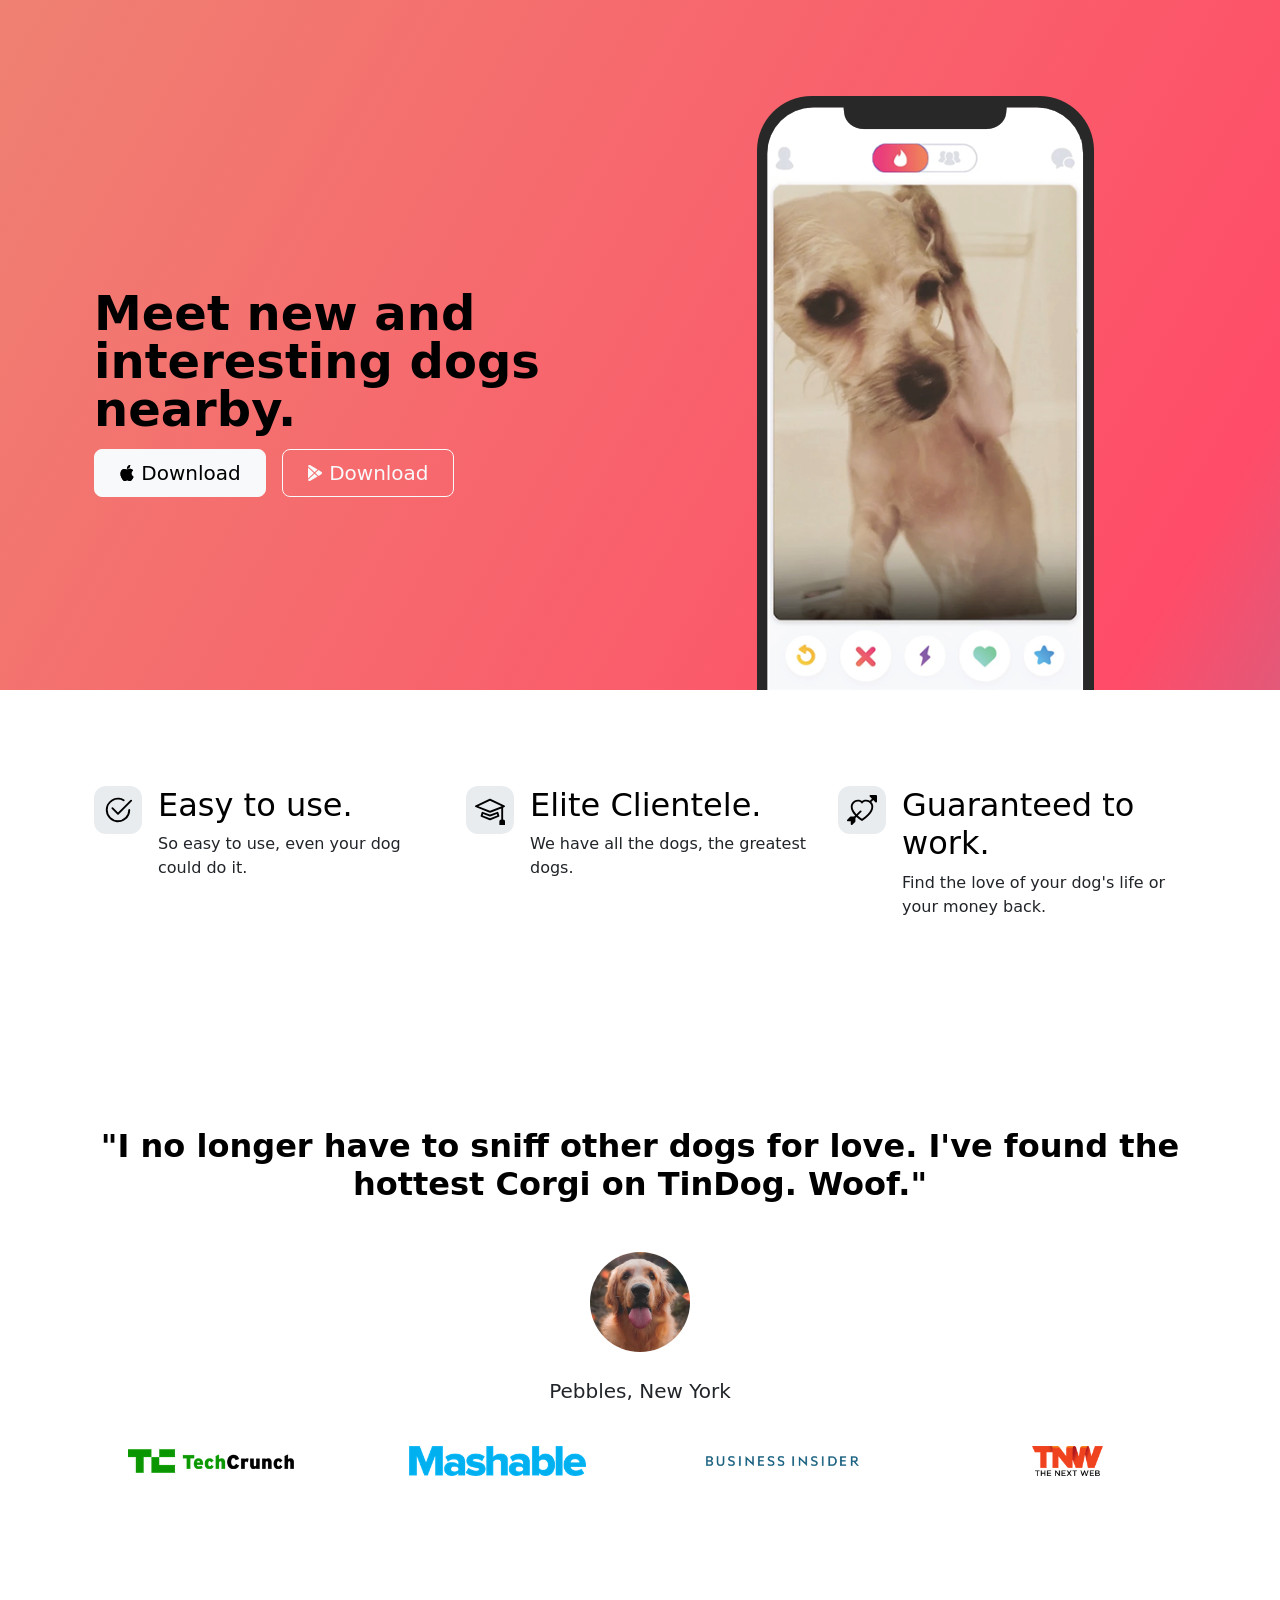
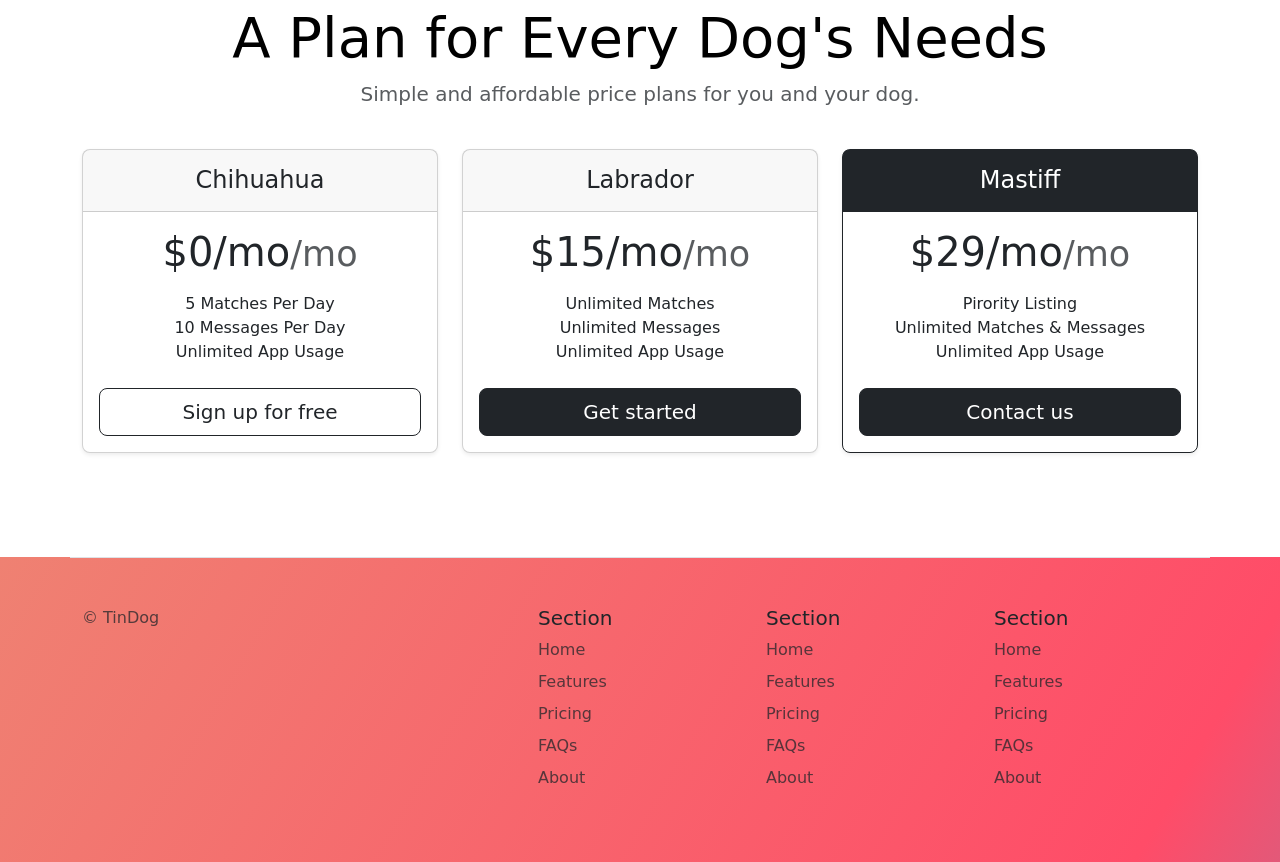
==== index.html @ 9a015211 "Add files via upload" ====
<!DOCTYPE html>
<html lang="en">

<head>
  <meta charset="UTF-8">
  <meta name="viewport" content="width=device-width, initial-scale=1.0">
  <title>TinDog</title>
  <link href="https://cdn.jsdelivr.net/npm/bootstrap@5.3.2/dist/css/bootstrap.min.css" rel="stylesheet" integrity="sha384-T3c6CoIi6uLrA9TneNEoa7RxnatzjcDSCmG1MXxSR1GAsXEV/Dwwykc2MPK8M2HN" crossorigin="anonymous">
  <link rel="stylesheet" href="./css/style.css">
</head>

<body>

  <!-- Title -->
  <section class="gradient-background" id="title">
    <div class="container col-xxl-8 px-4 pt-5">
      <div class="row flex-lg-row-reverse align-items-center g-5 pt-5">
        <div class="col-10 col-sm-8 col-lg-6">
          <img src="./images/iphone.png" class="d-block mx-lg-auto img-fluid" alt="iPhone with picture of a Dog" height="200" loading="lazy">
        </div>
        <div class="col-lg-6">
          <h1 class="display-5 fw-bold text-body-emphasis lh-1 mb-3">Meet new and interesting dogs nearby.</h1>
          <div class="d-grid gap-2 d-md-flex justify-content-md-start">
            <button type="button" class="btn btn-light btn-lg px-4 me-md-2"><svg xmlns="http://www.w3.org/2000/svg" width="16" height="16" fill="currentColor" class="bi bi-apple mb-1" viewBox="0 0 16 16">
              <path d="M11.182.008C11.148-.03 9.923.023 8.857 1.18c-1.066 1.156-.902 2.482-.878 2.516.024.034 1.52.087 2.475-1.258.955-1.345.762-2.391.728-2.43Zm3.314 11.733c-.048-.096-2.325-1.234-2.113-3.422.212-2.189 1.675-2.789 1.698-2.854.023-.065-.597-.79-1.254-1.157a3.692 3.692 0 0 0-1.563-.434c-.108-.003-.483-.095-1.254.116-.508.139-1.653.589-1.968.607-.316.018-1.256-.522-2.267-.665-.647-.125-1.333.131-1.824.328-.49.196-1.422.754-2.074 2.237-.652 1.482-.311 3.83-.067 4.56.244.729.625 1.924 1.273 2.796.576.984 1.34 1.667 1.659 1.899.319.232 1.219.386 1.843.067.502-.308 1.408-.485 1.766-.472.357.013 1.061.154 1.782.539.571.197 1.111.115 1.652-.105.541-.221 1.324-1.059 2.238-2.758.347-.79.505-1.217.473-1.282Z" />
              <path d="M11.182.008C11.148-.03 9.923.023 8.857 1.18c-1.066 1.156-.902 2.482-.878 2.516.024.034 1.52.087 2.475-1.258.955-1.345.762-2.391.728-2.43Zm3.314 11.733c-.048-.096-2.325-1.234-2.113-3.422.212-2.189 1.675-2.789 1.698-2.854.023-.065-.597-.79-1.254-1.157a3.692 3.692 0 0 0-1.563-.434c-.108-.003-.483-.095-1.254.116-.508.139-1.653.589-1.968.607-.316.018-1.256-.522-2.267-.665-.647-.125-1.333.131-1.824.328-.49.196-1.422.754-2.074 2.237-.652 1.482-.311 3.83-.067 4.56.244.729.625 1.924 1.273 2.796.576.984 1.34 1.667 1.659 1.899.319.232 1.219.386 1.843.067.502-.308 1.408-.485 1.766-.472.357.013 1.061.154 1.782.539.571.197 1.111.115 1.652-.105.541-.221 1.324-1.059 2.238-2.758.347-.79.505-1.217.473-1.282Z" />
              </svg> Download</button>
            <button type="button" class="btn btn-outline-light btn-lg px-4"><svg xmlns="http://www.w3.org/2000/svg" width="16" height="16" fill="currentColor" class="bi bi-google-play mb-1" viewBox="0 0 16 16">
              <path d="M14.222 9.374c1.037-.61 1.037-2.137 0-2.748L11.528 5.04 8.32 8l3.207 2.96 2.694-1.586Zm-3.595 2.116L7.583 8.68 1.03 14.73c.201 1.029 1.36 1.61 2.303 1.055l7.294-4.295ZM1 13.396V2.603L6.846 8 1 13.396ZM1.03 1.27l6.553 6.05 3.044-2.81L3.333.215C2.39-.341 1.231.24 1.03 1.27Z" />
              </svg> Download</button>
          </div>
        </div>
      </div>
    </div>
  </section>
  <!-- Features -->
  <section id="features">
    <div class="container px-4 py-5" id="hanging-icons">
      <div class="row g-4 py-5 row-cols-1 row-cols-lg-3">
        <div class="col d-flex align-items-start">
          <div class="icon-square text-body-emphasis bg-body-secondary d-inline-flex align-items-center justify-content-center fs-4 flex-shrink-0 me-3">
            <svg xmlns="http://www.w3.org/2000/svg" height="30" fill="currentColor" class="bi bi-check2-circle" viewBox="0 0 16 16"> <path d="M2.5 8a5.5 5.5 0 0 1 8.25-4.764.5.5 0 0 0 .5-.866A6.5 6.5 0 1 0 14.5 8a.5.5 0 0 0-1 0 5.5 5.5 0 1 1-11 0z" /> <path d="M15.354 3.354a.5.5 0 0 0-.708-.708L8 9.293 5.354 6.646a.5.5 0 1 0-.708.708l3 3a.5.5 0 0 0 .708 0l7-7z" /></svg>
          </div>
          <div>
            <h3 class="fs-2 text-body-emphasis">Easy to use.</h3>
            <p>So easy to use, even your dog could do it.</p>
          </div>
        </div>
        <div class="col d-flex align-items-start">
          <div class="icon-square text-body-emphasis bg-body-secondary d-inline-flex align-items-center justify-content-center fs-4 flex-shrink-0 me-3">
            <svg xmlns="http://www.w3.org/2000/svg" height="30" fill="currentColor" class="bi bi-mortarboard" viewBox="0 0 16 16"> <path d="M8.211 2.047a.5.5 0 0 0-.422 0l-7.5 3.5a.5.5 0 0 0 .025.917l7.5 3a.5.5 0 0 0 .372 0L14 7.14V13a1 1 0 0 0-1 1v2h3v-2a1 1 0 0 0-1-1V6.739l.686-.275a.5.5 0 0 0 .025-.917l-7.5-3.5ZM8 8.46 1.758 5.965 8 3.052l6.242 2.913L8 8.46Z"/> <path d="M4.176 9.032a.5.5 0 0 0-.656.327l-.5 1.7a.5.5 0 0 0 .294.605l4.5 1.8a.5.5 0 0 0 .372 0l4.5-1.8a.5.5 0 0 0 .294-.605l-.5-1.7a.5.5 0 0 0-.656-.327L8 10.466 4.176 9.032Zm-.068 1.873.22-.748 3.496 1.311a.5.5 0 0 0 .352 0l3.496-1.311.22.748L8 12.46l-3.892-1.556Z"/> </svg>
          </div>
          <div>
            <h3 class="fs-2 text-body-emphasis">Elite Clientele.</h3>
            <p>We have all the dogs, the greatest dogs.</p>
          </div>
        </div>
        <div class="col d-flex align-items-start">
          <div class="icon-square text-body-emphasis bg-body-secondary d-inline-flex align-items-center justify-content-center fs-4 flex-shrink-0 me-3">
            <svg xmlns="http://www.w3.org/2000/svg" height="30" fill="currentColor" class="bi bi-arrow-through-heart" viewBox="0 0 16 16"><path fill-rule="evenodd" d="M2.854 15.854A.5.5 0 0 1 2 15.5V14H.5a.5.5 0 0 1-.354-.854l1.5-1.5A.5.5 0 0 1 2 11.5h1.793l.53-.53c-.771-.802-1.328-1.58-1.704-2.32-.798-1.575-.775-2.996-.213-4.092C3.426 2.565 6.18 1.809 8 3.233c1.25-.98 2.944-.928 4.212-.152L13.292 2 12.147.854A.5.5 0 0 1 12.5 0h3a.5.5 0 0 1 .5.5v3a.5.5 0 0 1-.854.354L14 2.707l-1.006 1.006c.236.248.44.531.6.845.562 1.096.585 2.517-.213 4.092-.793 1.563-2.395 3.288-5.105 5.08L8 13.912l-.276-.182a21.86 21.86 0 0 1-2.685-2.062l-.539.54V14a.5.5 0 0 1-.146.354l-1.5 1.5Zm2.893-4.894A20.419 20.419 0 0 0 8 12.71c2.456-1.666 3.827-3.207 4.489-4.512.679-1.34.607-2.42.215-3.185-.817-1.595-3.087-2.054-4.346-.761L8 4.62l-.358-.368c-1.259-1.293-3.53-.834-4.346.761-.392.766-.464 1.845.215 3.185.323.636.815 1.33 1.519 2.065l1.866-1.867a.5.5 0 1 1 .708.708L5.747 10.96Z" /> </svg>
          </div>
          <div>
            <h3 class="fs-2 text-body-emphasis">Guaranteed to work.</h3>
            <p>Find the love of your dog's life or your money back.</p>
          </div>
        </div>
      </div>
    </div>
  </section>
  <!-- Testimonial -->
  <section id="testimonial">
    <div class="px-4 py-5 my-5 text-center">
    <div class="container">
      <h2 class="fw-bold text-body-emphasis">"I no longer have to sniff other dogs for love. I've found the hottest Corgi on TinDog. Woof."</h1>
      <img class="d-block mx-auto mb-4 profile-img mt-5" src="./images/dog-img.jpg" alt="dog">
      <p class="col-lg-8 mx-auto lead mt-2 pb-4"> Pebbles, New York </p>
    </div>
    <div class="container">
      <div class="row">
        <div class="col-lg-3 col-sm-12"><img src="./images/techcrunch.png" alt="techcrunch" height="30"></div>
        <div class="col-lg-3 col-sm-12"><img src="./images/mashable.png" alt="mashable" height="30"></div>
        <div class="col-lg-3 col-sm-12"><img src="./images/bizinsider.png" alt="bizinsider" height="30"></div>
        <div class="col-lg-3 col-sm-12"><img src="./images/tnw.png" alt="tnw" height="30"></div>
      </div>
    </div>
    </div>
  </section>
  <!-- Pricing -->
  <section id="pricing">
    <div class="container py-3">
      <header>
        <div class="pricing-header p-3 pb-md-4 mx-auto text-center">
          <h1 class="display-4 fw-normal text-body-emphasis">A Plan for Every Dog's Needs</h1>
          <p class="fs-5 text-body-secondary">Simple and affordable price plans for you and your dog.</p>
        </div>
      </header>
    
      <main>
        <div class="row row-cols-1 row-cols-md-3 mb-3 text-center">
          <div class="col">
            <div class="card mb-4 rounded-3 shadow-sm">
              <div class="card-header py-3">
                <h4 class="my-0 fw-normal">Chihuahua</h4>
              </div>
              <div class="card-body">
                <h1 class="card-title pricing-card-title">$0/mo<small class="text-body-secondary fw-light">/mo</small></h1>
                <ul class="list-unstyled mt-3 mb-4">
                  <li>5 Matches Per Day</li>
                  <li>10 Messages Per Day</li>
                  <li>Unlimited App Usage</li>
                </ul>
                <button type="button" class="w-100 btn btn-lg btn-outline-dark">Sign up for free</button>
              </div>
            </div>
          </div>
          <div class="col">
            <div class="card mb-4 rounded-3 shadow-sm">
              <div class="card-header py-3">
                <h4 class="my-0 fw-normal">Labrador</h4>
              </div>
              <div class="card-body">
                <h1 class="card-title pricing-card-title">$15/mo<small class="text-body-secondary fw-light">/mo</small></h1>
                <ul class="list-unstyled mt-3 mb-4">
                  <li>Unlimited Matches</li>
                  <li>Unlimited Messages</li>
                  <li>Unlimited App Usage</li>
                </ul>
                <button type="button" class="w-100 btn btn-lg btn-dark">Get started</button>
              </div>
            </div>
          </div>
          <div class="col">
            <div class="card mb-4 rounded-3 shadow-sm border-dark">
              <div class="card-header py-3 text-bg-dark border-dark">
                <h4 class="my-0 fw-normal">Mastiff</h4>
              </div>
              <div class="card-body">
                <h1 class="card-title pricing-card-title">$29/mo<small class="text-body-secondary fw-light">/mo</small></h1>
                <ul class="list-unstyled mt-3 mb-4">
                  <li>Pirority Listing</li>
                  <li>Unlimited Matches & Messages</li>
                  <li>Unlimited App Usage</li>
                </ul>
                <button type="button" class="w-100 btn btn-lg btn-dark">Contact us</button>
              </div>
            </div>
          </div>
        </div>
      </section>
  <!-- Footer -->
  <section id="footer" class="gradient-background">
    <div class="container">
      <footer class="row row-cols-1 row-cols-sm-2 row-cols-md-5 py-5 mt-5 border-top">
        <div class="col mb-3">
          <p class="text-body-secondary">© TinDog</p>
        </div>
    
        <div class="col mb-3">
    
        </div>
    
        <div class="col mb-3">
          <h5>Section</h5>
          <ul class="nav flex-column">
            <li class="nav-item mb-2"><a href="#" class="nav-link p-0 text-body-secondary">Home</a></li>
            <li class="nav-item mb-2"><a href="#" class="nav-link p-0 text-body-secondary">Features</a></li>
            <li class="nav-item mb-2"><a href="#" class="nav-link p-0 text-body-secondary">Pricing</a></li>
            <li class="nav-item mb-2"><a href="#" class="nav-link p-0 text-body-secondary">FAQs</a></li>
            <li class="nav-item mb-2"><a href="#" class="nav-link p-0 text-body-secondary">About</a></li>
          </ul>
        </div>
    
        <div class="col mb-3">
          <h5>Section</h5>
          <ul class="nav flex-column">
            <li class="nav-item mb-2"><a href="#" class="nav-link p-0 text-body-secondary">Home</a></li>
            <li class="nav-item mb-2"><a href="#" class="nav-link p-0 text-body-secondary">Features</a></li>
            <li class="nav-item mb-2"><a href="#" class="nav-link p-0 text-body-secondary">Pricing</a></li>
            <li class="nav-item mb-2"><a href="#" class="nav-link p-0 text-body-secondary">FAQs</a></li>
            <li class="nav-item mb-2"><a href="#" class="nav-link p-0 text-body-secondary">About</a></li>
          </ul>
        </div>
    
        <div class="col mb-3">
          <h5>Section</h5>
          <ul class="nav flex-column">
            <li class="nav-item mb-2"><a href="#" class="nav-link p-0 text-body-secondary">Home</a></li>
            <li class="nav-item mb-2"><a href="#" class="nav-link p-0 text-body-secondary">Features</a></li>
            <li class="nav-item mb-2"><a href="#" class="nav-link p-0 text-body-secondary">Pricing</a></li>
            <li class="nav-item mb-2"><a href="#" class="nav-link p-0 text-body-secondary">FAQs</a></li>
            <li class="nav-item mb-2"><a href="#" class="nav-link p-0 text-body-secondary">About</a></li>
          </ul>
        </div>
      </footer>
    </div>
  </section>

  <script src="https://cdn.jsdelivr.net/npm/bootstrap@5.3.2/dist/js/bootstrap.bundle.min.js" integrity="sha384-C6RzsynM9kWDrMNeT87bh95OGNyZPhcTNXj1NW7RuBCsyN/o0jlpcV8Qyq46cDfL" crossorigin="anonymous"></script>
</body>

</html>
---- css/style.css ----
.gradient-background {
  background: linear-gradient(300deg, #00bfff, #ff4c68, #ef8172);
  background-size: 180% 180%;
  animation: gradient-animation 18s ease infinite;
}

@keyframes gradient-animation {
  0% {
    background-position: 0% 50%;
  }
  50% {
    background-position: 100% 50%;
  }
  100% {
    background-position: 0% 50%;
  }
}

.icon-square {
  width: 3rem;
  height: 3rem;
  border-radius: 0.75rem;
}

.profile-img {
  height: 100px;
  border-radius: 50%;
}
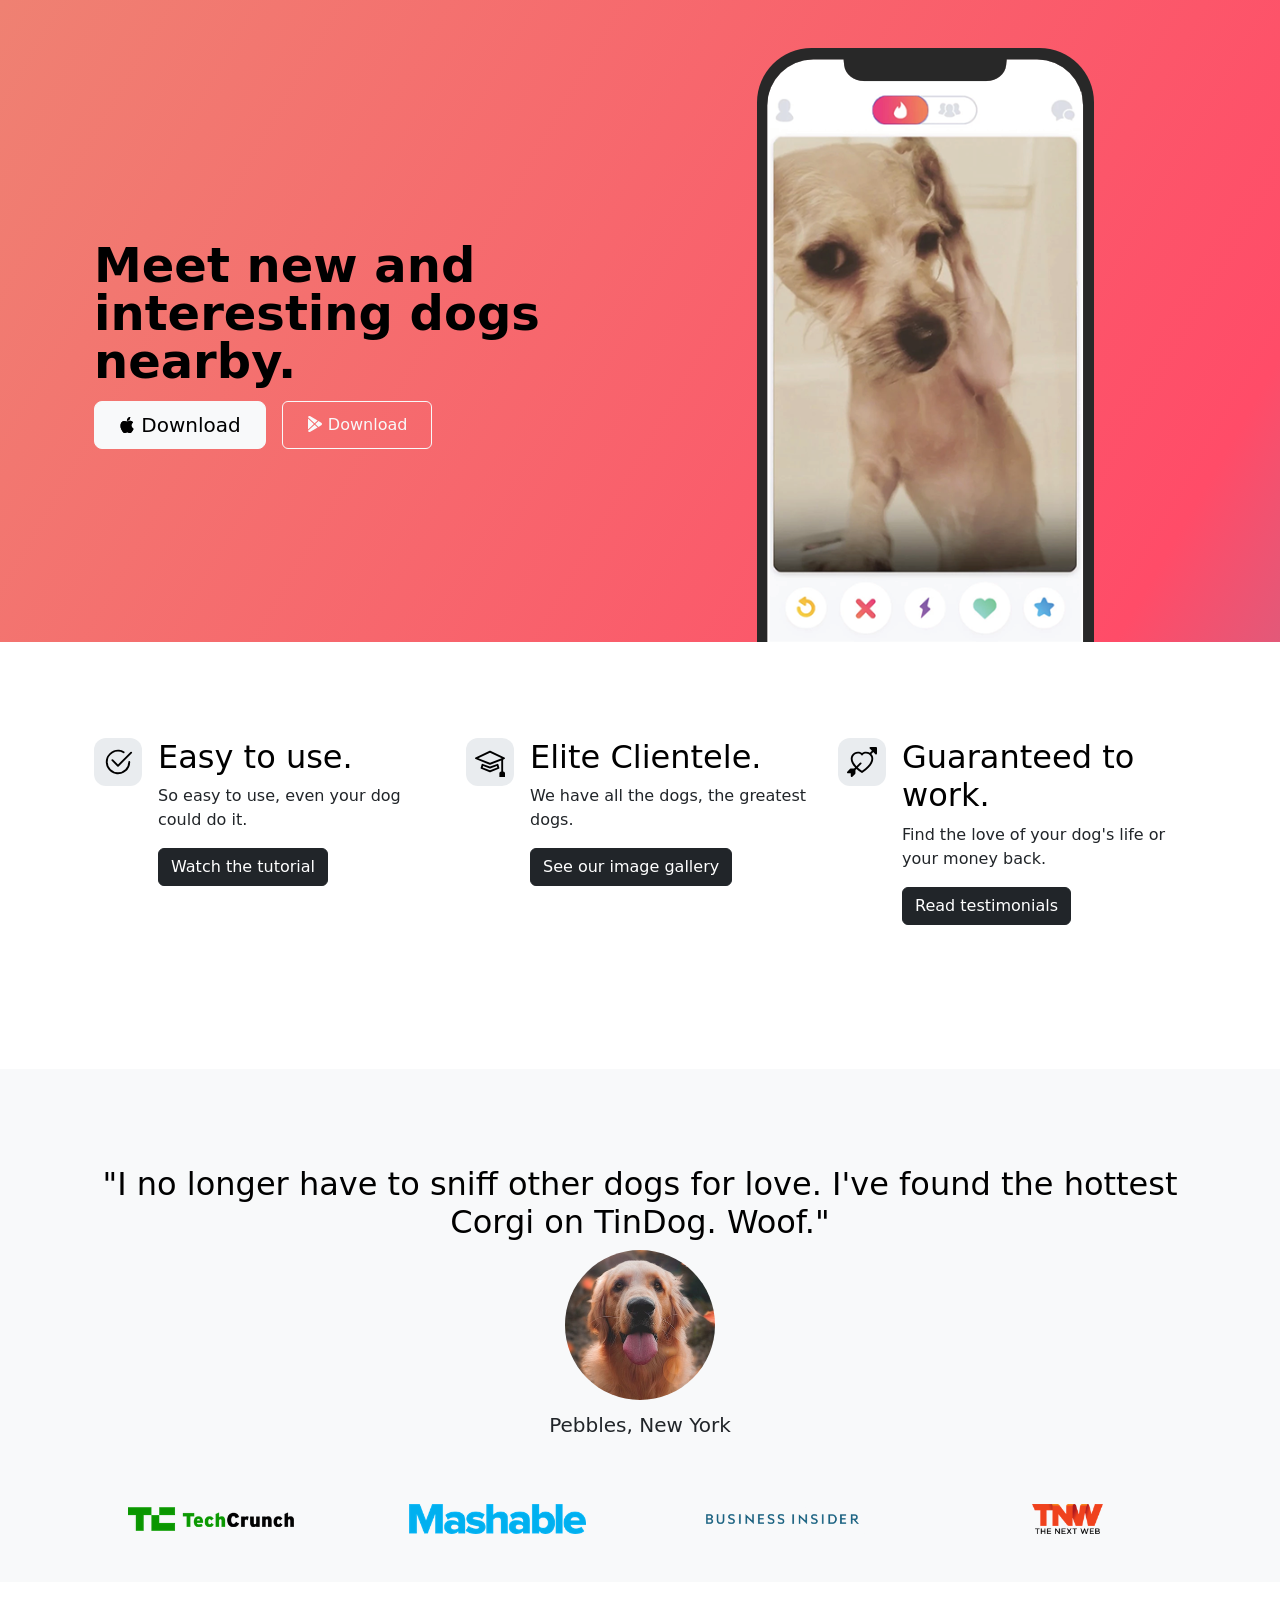
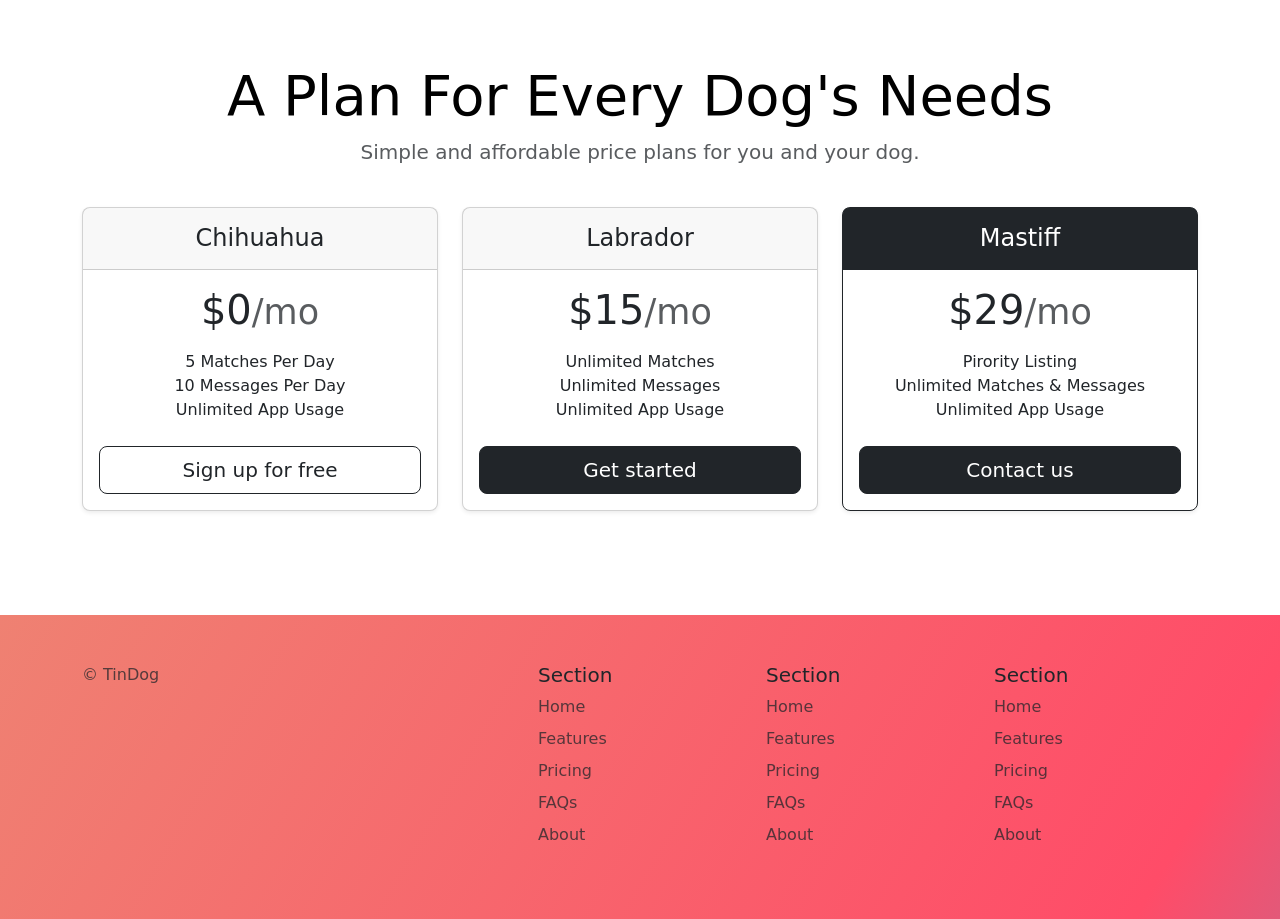
==== commit 56e6d0d3: "Add files via upload" ====
--- a/index.html
+++ b/index.html
@@ -1,101 +1,192 @@
 <!DOCTYPE html>
 <html lang="en">
-
-<head>
-  <meta charset="UTF-8">
-  <meta name="viewport" content="width=device-width, initial-scale=1.0">
-  <title>TinDog</title>
-  <link href="https://cdn.jsdelivr.net/npm/bootstrap@5.3.2/dist/css/bootstrap.min.css" rel="stylesheet" integrity="sha384-T3c6CoIi6uLrA9TneNEoa7RxnatzjcDSCmG1MXxSR1GAsXEV/Dwwykc2MPK8M2HN" crossorigin="anonymous">
-  <link rel="stylesheet" href="./css/style.css">
-</head>
-
-<body>
-
-  <!-- Title -->
-  <section class="gradient-background" id="title">
-    <div class="container col-xxl-8 px-4 pt-5">
-      <div class="row flex-lg-row-reverse align-items-center g-5 pt-5">
-        <div class="col-10 col-sm-8 col-lg-6">
-          <img src="./images/iphone.png" class="d-block mx-lg-auto img-fluid" alt="iPhone with picture of a Dog" height="200" loading="lazy">
-        </div>
-        <div class="col-lg-6">
-          <h1 class="display-5 fw-bold text-body-emphasis lh-1 mb-3">Meet new and interesting dogs nearby.</h1>
-          <div class="d-grid gap-2 d-md-flex justify-content-md-start">
-            <button type="button" class="btn btn-light btn-lg px-4 me-md-2"><svg xmlns="http://www.w3.org/2000/svg" width="16" height="16" fill="currentColor" class="bi bi-apple mb-1" viewBox="0 0 16 16">
-              <path d="M11.182.008C11.148-.03 9.923.023 8.857 1.18c-1.066 1.156-.902 2.482-.878 2.516.024.034 1.52.087 2.475-1.258.955-1.345.762-2.391.728-2.43Zm3.314 11.733c-.048-.096-2.325-1.234-2.113-3.422.212-2.189 1.675-2.789 1.698-2.854.023-.065-.597-.79-1.254-1.157a3.692 3.692 0 0 0-1.563-.434c-.108-.003-.483-.095-1.254.116-.508.139-1.653.589-1.968.607-.316.018-1.256-.522-2.267-.665-.647-.125-1.333.131-1.824.328-.49.196-1.422.754-2.074 2.237-.652 1.482-.311 3.83-.067 4.56.244.729.625 1.924 1.273 2.796.576.984 1.34 1.667 1.659 1.899.319.232 1.219.386 1.843.067.502-.308 1.408-.485 1.766-.472.357.013 1.061.154 1.782.539.571.197 1.111.115 1.652-.105.541-.221 1.324-1.059 2.238-2.758.347-.79.505-1.217.473-1.282Z" />
-              <path d="M11.182.008C11.148-.03 9.923.023 8.857 1.18c-1.066 1.156-.902 2.482-.878 2.516.024.034 1.52.087 2.475-1.258.955-1.345.762-2.391.728-2.43Zm3.314 11.733c-.048-.096-2.325-1.234-2.113-3.422.212-2.189 1.675-2.789 1.698-2.854.023-.065-.597-.79-1.254-1.157a3.692 3.692 0 0 0-1.563-.434c-.108-.003-.483-.095-1.254.116-.508.139-1.653.589-1.968.607-.316.018-1.256-.522-2.267-.665-.647-.125-1.333.131-1.824.328-.49.196-1.422.754-2.074 2.237-.652 1.482-.311 3.83-.067 4.56.244.729.625 1.924 1.273 2.796.576.984 1.34 1.667 1.659 1.899.319.232 1.219.386 1.843.067.502-.308 1.408-.485 1.766-.472.357.013 1.061.154 1.782.539.571.197 1.111.115 1.652-.105.541-.221 1.324-1.059 2.238-2.758.347-.79.505-1.217.473-1.282Z" />
-              </svg> Download</button>
-            <button type="button" class="btn btn-outline-light btn-lg px-4"><svg xmlns="http://www.w3.org/2000/svg" width="16" height="16" fill="currentColor" class="bi bi-google-play mb-1" viewBox="0 0 16 16">
-              <path d="M14.222 9.374c1.037-.61 1.037-2.137 0-2.748L11.528 5.04 8.32 8l3.207 2.96 2.694-1.586Zm-3.595 2.116L7.583 8.68 1.03 14.73c.201 1.029 1.36 1.61 2.303 1.055l7.294-4.295ZM1 13.396V2.603L6.846 8 1 13.396ZM1.03 1.27l6.553 6.05 3.044-2.81L3.333.215C2.39-.341 1.231.24 1.03 1.27Z" />
-              </svg> Download</button>
-          </div>
-        </div>
-      </div>
-    </div>
-  </section>
-  <!-- Features -->
-  <section id="features">
-    <div class="container px-4 py-5" id="hanging-icons">
-      <div class="row g-4 py-5 row-cols-1 row-cols-lg-3">
-        <div class="col d-flex align-items-start">
-          <div class="icon-square text-body-emphasis bg-body-secondary d-inline-flex align-items-center justify-content-center fs-4 flex-shrink-0 me-3">
-            <svg xmlns="http://www.w3.org/2000/svg" height="30" fill="currentColor" class="bi bi-check2-circle" viewBox="0 0 16 16"> <path d="M2.5 8a5.5 5.5 0 0 1 8.25-4.764.5.5 0 0 0 .5-.866A6.5 6.5 0 1 0 14.5 8a.5.5 0 0 0-1 0 5.5 5.5 0 1 1-11 0z" /> <path d="M15.354 3.354a.5.5 0 0 0-.708-.708L8 9.293 5.354 6.646a.5.5 0 1 0-.708.708l3 3a.5.5 0 0 0 .708 0l7-7z" /></svg>
-          </div>
-          <div>
-            <h3 class="fs-2 text-body-emphasis">Easy to use.</h3>
-            <p>So easy to use, even your dog could do it.</p>
-          </div>
-        </div>
-        <div class="col d-flex align-items-start">
-          <div class="icon-square text-body-emphasis bg-body-secondary d-inline-flex align-items-center justify-content-center fs-4 flex-shrink-0 me-3">
-            <svg xmlns="http://www.w3.org/2000/svg" height="30" fill="currentColor" class="bi bi-mortarboard" viewBox="0 0 16 16"> <path d="M8.211 2.047a.5.5 0 0 0-.422 0l-7.5 3.5a.5.5 0 0 0 .025.917l7.5 3a.5.5 0 0 0 .372 0L14 7.14V13a1 1 0 0 0-1 1v2h3v-2a1 1 0 0 0-1-1V6.739l.686-.275a.5.5 0 0 0 .025-.917l-7.5-3.5ZM8 8.46 1.758 5.965 8 3.052l6.242 2.913L8 8.46Z"/> <path d="M4.176 9.032a.5.5 0 0 0-.656.327l-.5 1.7a.5.5 0 0 0 .294.605l4.5 1.8a.5.5 0 0 0 .372 0l4.5-1.8a.5.5 0 0 0 .294-.605l-.5-1.7a.5.5 0 0 0-.656-.327L8 10.466 4.176 9.032Zm-.068 1.873.22-.748 3.496 1.311a.5.5 0 0 0 .352 0l3.496-1.311.22.748L8 12.46l-3.892-1.556Z"/> </svg>
-          </div>
-          <div>
-            <h3 class="fs-2 text-body-emphasis">Elite Clientele.</h3>
-            <p>We have all the dogs, the greatest dogs.</p>
-          </div>
-        </div>
-        <div class="col d-flex align-items-start">
-          <div class="icon-square text-body-emphasis bg-body-secondary d-inline-flex align-items-center justify-content-center fs-4 flex-shrink-0 me-3">
-            <svg xmlns="http://www.w3.org/2000/svg" height="30" fill="currentColor" class="bi bi-arrow-through-heart" viewBox="0 0 16 16"><path fill-rule="evenodd" d="M2.854 15.854A.5.5 0 0 1 2 15.5V14H.5a.5.5 0 0 1-.354-.854l1.5-1.5A.5.5 0 0 1 2 11.5h1.793l.53-.53c-.771-.802-1.328-1.58-1.704-2.32-.798-1.575-.775-2.996-.213-4.092C3.426 2.565 6.18 1.809 8 3.233c1.25-.98 2.944-.928 4.212-.152L13.292 2 12.147.854A.5.5 0 0 1 12.5 0h3a.5.5 0 0 1 .5.5v3a.5.5 0 0 1-.854.354L14 2.707l-1.006 1.006c.236.248.44.531.6.845.562 1.096.585 2.517-.213 4.092-.793 1.563-2.395 3.288-5.105 5.08L8 13.912l-.276-.182a21.86 21.86 0 0 1-2.685-2.062l-.539.54V14a.5.5 0 0 1-.146.354l-1.5 1.5Zm2.893-4.894A20.419 20.419 0 0 0 8 12.71c2.456-1.666 3.827-3.207 4.489-4.512.679-1.34.607-2.42.215-3.185-.817-1.595-3.087-2.054-4.346-.761L8 4.62l-.358-.368c-1.259-1.293-3.53-.834-4.346.761-.392.766-.464 1.845.215 3.185.323.636.815 1.33 1.519 2.065l1.866-1.867a.5.5 0 1 1 .708.708L5.747 10.96Z" /> </svg>
-          </div>
-          <div>
-            <h3 class="fs-2 text-body-emphasis">Guaranteed to work.</h3>
-            <p>Find the love of your dog's life or your money back.</p>
-          </div>
-        </div>
-      </div>
-    </div>
-  </section>
-  <!-- Testimonial -->
-  <section id="testimonial">
-    <div class="px-4 py-5 my-5 text-center">
-    <div class="container">
-      <h2 class="fw-bold text-body-emphasis">"I no longer have to sniff other dogs for love. I've found the hottest Corgi on TinDog. Woof."</h1>
-      <img class="d-block mx-auto mb-4 profile-img mt-5" src="./images/dog-img.jpg" alt="dog">
-      <p class="col-lg-8 mx-auto lead mt-2 pb-4"> Pebbles, New York </p>
-    </div>
-    <div class="container">
-      <div class="row">
-        <div class="col-lg-3 col-sm-12"><img src="./images/techcrunch.png" alt="techcrunch" height="30"></div>
-        <div class="col-lg-3 col-sm-12"><img src="./images/mashable.png" alt="mashable" height="30"></div>
-        <div class="col-lg-3 col-sm-12"><img src="./images/bizinsider.png" alt="bizinsider" height="30"></div>
-        <div class="col-lg-3 col-sm-12"><img src="./images/tnw.png" alt="tnw" height="30"></div>
-      </div>
-    </div>
-    </div>
-  </section>
-  <!-- Pricing -->
-  <section id="pricing">
-    <div class="container py-3">
-      <header>
+  <head>
+    <meta charset="UTF-8" />
+    <meta name="viewport" content="width=device-width, initial-scale=1.0" />
+    <title>TinDog</title>
+    <link
+      href="https://cdn.jsdelivr.net/npm/bootstrap@5.3.3/dist/css/bootstrap.min.css"
+      rel="stylesheet"
+      integrity="sha384-QWTKZyjpPEjISv5WaRU9OFeRpok6YctnYmDr5pNlyT2bRjXh0JMhjY6hW+ALEwIH"
+      crossorigin="anonymous" />
+    <link rel="stylesheet" href="./style.css" />
+  </head>
+
+  <body>
+    <!-- Title -->
+    <section id="title" class="gradient-background">
+      <div class="container title col-xxl-8 px-4 pt-5">
+        <div class="row flex-lg-row-reverse align-items-center g-5">
+          <div class="col-10 col-sm-8 col-lg-6">
+            <img
+              src="./images/iphone.png"
+              class="d-block mx-lg-auto img-fluid"
+              alt="Bootstrap Themes"
+              height="200"
+              loading="lazy" />
+          </div>
+          <div class="col-lg-6">
+            <h1 class="display-5 fw-bold text-body-emphasis lh-1 mb-3">
+              Meet new and interesting dogs nearby.
+            </h1>
+            <div class="d-grid gap-2 d-md-flex justify-content-md-start">
+              <button
+                type="button"
+                class="btn btn-light btn-lg px-4 me-md-2 apple-btn">
+                <svg
+                  xmlns="http://www.w3.org/2000/svg"
+                  width="16"
+                  height="16"
+                  fill="currentColor"
+                  class="bi bi-apple mb-1"
+                  viewBox="0 0 16 16">
+                  <path
+                    d="M11.182.008C11.148-.03 9.923.023 8.857 1.18c-1.066 1.156-.902 2.482-.878 2.516.024.034 1.52.087 2.475-1.258.955-1.345.762-2.391.728-2.43Zm3.314 11.733c-.048-.096-2.325-1.234-2.113-3.422.212-2.189 1.675-2.789 1.698-2.854.023-.065-.597-.79-1.254-1.157a3.692 3.692 0 0 0-1.563-.434c-.108-.003-.483-.095-1.254.116-.508.139-1.653.589-1.968.607-.316.018-1.256-.522-2.267-.665-.647-.125-1.333.131-1.824.328-.49.196-1.422.754-2.074 2.237-.652 1.482-.311 3.83-.067 4.56.244.729.625 1.924 1.273 2.796.576.984 1.34 1.667 1.659 1.899.319.232 1.219.386 1.843.067.502-.308 1.408-.485 1.766-.472.357.013 1.061.154 1.782.539.571.197 1.111.115 1.652-.105.541-.221 1.324-1.059 2.238-2.758.347-.79.505-1.217.473-1.282Z" />
+                  <path
+                    d="M11.182.008C11.148-.03 9.923.023 8.857 1.18c-1.066 1.156-.902 2.482-.878 2.516.024.034 1.52.087 2.475-1.258.955-1.345.762-2.391.728-2.43Zm3.314 11.733c-.048-.096-2.325-1.234-2.113-3.422.212-2.189 1.675-2.789 1.698-2.854.023-.065-.597-.79-1.254-1.157a3.692 3.692 0 0 0-1.563-.434c-.108-.003-.483-.095-1.254.116-.508.139-1.653.589-1.968.607-.316.018-1.256-.522-2.267-.665-.647-.125-1.333.131-1.824.328-.49.196-1.422.754-2.074 2.237-.652 1.482-.311 3.83-.067 4.56.244.729.625 1.924 1.273 2.796.576.984 1.34 1.667 1.659 1.899.319.232 1.219.386 1.843.067.502-.308 1.408-.485 1.766-.472.357.013 1.061.154 1.782.539.571.197 1.111.115 1.652-.105.541-.221 1.324-1.059 2.238-2.758.347-.79.505-1.217.473-1.282Z" />
+                </svg>
+                Download
+              </button>
+              <button
+                type="button"
+                class="btn btn-outline-light lg px-4 google-play-btn">
+                <svg
+                  xmlns="http://www.w3.org/2000/svg"
+                  width="16"
+                  height="16"
+                  fill="currentColor"
+                  class="bi bi-google-play mb-1"
+                  viewBox="0 0 16 16">
+                  <path
+                    d="M14.222 9.374c1.037-.61 1.037-2.137 0-2.748L11.528 5.04 8.32 8l3.207 2.96 2.694-1.586Zm-3.595 2.116L7.583 8.68 1.03 14.73c.201 1.029 1.36 1.61 2.303 1.055l7.294-4.295ZM1 13.396V2.603L6.846 8 1 13.396ZM1.03 1.27l6.553 6.05 3.044-2.81L3.333.215C2.39-.341 1.231.24 1.03 1.27Z" />
+                </svg>
+                Download
+              </button>
+            </div>
+          </div>
+        </div>
+      </div>
+    </section>
+    <!-- Features -->
+    <section id="features">
+      <div class="container px-4 py-5" id="hanging-icons">
+        <div class="row g-4 py-5 row-cols-1 row-cols-lg-3">
+          <div class="col d-flex align-items-start">
+            <div
+              class="icon-square text-body-emphasis bg-body-secondary d-inline-flex align-items-center justify-content-center fs-4 flex-shrink-0 me-3">
+              <svg
+                xmlns="http://www.w3.org/2000/svg"
+                height="30"
+                fill="currentColor"
+                class="bi bi-check2-circle"
+                viewBox="0 0 16 16">
+                <path
+                  d="M2.5 8a5.5 5.5 0 0 1 8.25-4.764.5.5 0 0 0 .5-.866A6.5 6.5 0 1 0 14.5 8a.5.5 0 0 0-1 0 5.5 5.5 0 1 1-11 0z" />
+                <path
+                  d="M15.354 3.354a.5.5 0 0 0-.708-.708L8 9.293 5.354 6.646a.5.5 0 1 0-.708.708l3 3a.5.5 0 0 0 .708 0l7-7z" />
+              </svg>
+            </div>
+            <div>
+              <h3 class="fs-2 text-body-emphasis">Easy to use.</h3>
+              <p>So easy to use, even your dog could do it.</p>
+              <a href="#" class="btn btn-dark features-btn"
+                >Watch the tutorial</a
+              >
+            </div>
+          </div>
+          <div class="col d-flex align-items-start">
+            <div
+              class="icon-square text-body-emphasis bg-body-secondary d-inline-flex align-items-center justify-content-center fs-4 flex-shrink-0 me-3">
+              <svg
+                xmlns="http://www.w3.org/2000/svg"
+                height="30"
+                fill="currentColor"
+                class="bi bi-mortarboard"
+                viewBox="0 0 16 16">
+                <path
+                  d="M8.211 2.047a.5.5 0 0 0-.422 0l-7.5 3.5a.5.5 0 0 0 .025.917l7.5 3a.5.5 0 0 0 .372 0L14 7.14V13a1 1 0 0 0-1 1v2h3v-2a1 1 0 0 0-1-1V6.739l.686-.275a.5.5 0 0 0 .025-.917l-7.5-3.5ZM8 8.46 1.758 5.965 8 3.052l6.242 2.913L8 8.46Z" />
+                <path
+                  d="M4.176 9.032a.5.5 0 0 0-.656.327l-.5 1.7a.5.5 0 0 0 .294.605l4.5 1.8a.5.5 0 0 0 .372 0l4.5-1.8a.5.5 0 0 0 .294-.605l-.5-1.7a.5.5 0 0 0-.656-.327L8 10.466 4.176 9.032Zm-.068 1.873.22-.748 3.496 1.311a.5.5 0 0 0 .352 0l3.496-1.311.22.748L8 12.46l-3.892-1.556Z" />
+              </svg>
+            </div>
+            <div>
+              <h3 class="fs-2 text-body-emphasis">Elite Clientele.</h3>
+              <p>We have all the dogs, the greatest dogs.</p>
+              <a href="#" class="btn btn-dark features-btn"
+                >See our image gallery</a
+              >
+            </div>
+          </div>
+          <div class="col d-flex align-items-start">
+            <div
+              class="icon-square text-body-emphasis bg-body-secondary d-inline-flex align-items-center justify-content-center fs-4 flex-shrink-0 me-3">
+              <svg
+                xmlns="http://www.w3.org/2000/svg"
+                height="30"
+                fill="currentColor"
+                class="bi bi-arrow-through-heart"
+                viewBox="0 0 16 16">
+                <path
+                  fill-rule="evenodd"
+                  d="M2.854 15.854A.5.5 0 0 1 2 15.5V14H.5a.5.5 0 0 1-.354-.854l1.5-1.5A.5.5 0 0 1 2 11.5h1.793l.53-.53c-.771-.802-1.328-1.58-1.704-2.32-.798-1.575-.775-2.996-.213-4.092C3.426 2.565 6.18 1.809 8 3.233c1.25-.98 2.944-.928 4.212-.152L13.292 2 12.147.854A.5.5 0 0 1 12.5 0h3a.5.5 0 0 1 .5.5v3a.5.5 0 0 1-.854.354L14 2.707l-1.006 1.006c.236.248.44.531.6.845.562 1.096.585 2.517-.213 4.092-.793 1.563-2.395 3.288-5.105 5.08L8 13.912l-.276-.182a21.86 21.86 0 0 1-2.685-2.062l-.539.54V14a.5.5 0 0 1-.146.354l-1.5 1.5Zm2.893-4.894A20.419 20.419 0 0 0 8 12.71c2.456-1.666 3.827-3.207 4.489-4.512.679-1.34.607-2.42.215-3.185-.817-1.595-3.087-2.054-4.346-.761L8 4.62l-.358-.368c-1.259-1.293-3.53-.834-4.346.761-.392.766-.464 1.845.215 3.185.323.636.815 1.33 1.519 2.065l1.866-1.867a.5.5 0 1 1 .708.708L5.747 10.96Z" />
+              </svg>
+            </div>
+            <div>
+              <h3 class="fs-2 text-body-emphasis">Guaranteed to work.</h3>
+              <p>Find the love of your dog's life or your money back.</p>
+              <a href="#" class="btn btn-dark features-btn"
+                >Read testimonials</a
+              >
+            </div>
+          </div>
+        </div>
+      </div>
+    </section>
+    <!-- Testimonial -->
+    <section id="testimonial">
+      <div class="my-5">
+        <div class="p-5 text-center bg-body-tertiary">
+          <div class="container py-5">
+            <h2 class="text-body-emphasis">
+              "I no longer have to sniff other dogs for love. I've found the
+              hottest Corgi on TinDog. Woof."
+            </h2>
+            <img
+              src="./images/dog-img.jpg"
+              alt="golden retriever with fall leaves around it"
+              class="golden-retriever-img" />
+            <p class="col-lg-8 mx-auto lead">Pebbles, New York</p>
+          </div>
+          <div class="container">
+            <div class="row">
+              <div class="col-lg-3 col-sm-12">
+                <img src="./images/techcrunch.png" alt="" />
+              </div>
+              <div class="col-lg-3 col-sm-12">
+                <img src="./images/mashable.png" alt="" />
+              </div>
+              <div class="col-lg-3 col-sm-12">
+                <img src="./images/bizinsider.png" alt="" />
+              </div>
+              <div class="col-sm-12 col-lg-3">
+                <img src="./images/tnw.png" alt="" />
+              </div>
+            </div>
+          </div>
+        </div>
+      </div>
+    </section>
+    <!-- Pricing -->
+    <section id="pricing">
+      <div class="container py-3">
         <div class="pricing-header p-3 pb-md-4 mx-auto text-center">
-          <h1 class="display-4 fw-normal text-body-emphasis">A Plan for Every Dog's Needs</h1>
-          <p class="fs-5 text-body-secondary">Simple and affordable price plans for you and your dog.</p>
-        </div>
-      </header>
-    
-      <main>
+          <h2 class="display-4 fw-normal text-body-emphasis">
+            A Plan For Every Dog's Needs
+          </h2>
+          <p class="fs-5 text-body-secondary">
+            Simple and affordable price plans for you and your dog.
+          </p>
+        </div>
         <div class="row row-cols-1 row-cols-md-3 mb-3 text-center">
           <div class="col">
             <div class="card mb-4 rounded-3 shadow-sm">
@@ -103,13 +194,17 @@
                 <h4 class="my-0 fw-normal">Chihuahua</h4>
               </div>
               <div class="card-body">
-                <h1 class="card-title pricing-card-title">$0/mo<small class="text-body-secondary fw-light">/mo</small></h1>
+                <h1 class="card-title pricing-card-title">
+                  $0<small class="text-body-secondary fw-light">/mo</small>
+                </h1>
                 <ul class="list-unstyled mt-3 mb-4">
                   <li>5 Matches Per Day</li>
                   <li>10 Messages Per Day</li>
                   <li>Unlimited App Usage</li>
                 </ul>
-                <button type="button" class="w-100 btn btn-lg btn-outline-dark">Sign up for free</button>
+                <button type="button" class="w-100 btn btn-lg btn-outline-dark">
+                  Sign up for free
+                </button>
               </div>
             </div>
           </div>
@@ -119,13 +214,17 @@
                 <h4 class="my-0 fw-normal">Labrador</h4>
               </div>
               <div class="card-body">
-                <h1 class="card-title pricing-card-title">$15/mo<small class="text-body-secondary fw-light">/mo</small></h1>
+                <h1 class="card-title pricing-card-title">
+                  $15<small class="text-body-secondary fw-light">/mo</small>
+                </h1>
                 <ul class="list-unstyled mt-3 mb-4">
                   <li>Unlimited Matches</li>
                   <li>Unlimited Messages</li>
                   <li>Unlimited App Usage</li>
                 </ul>
-                <button type="button" class="w-100 btn btn-lg btn-dark">Get started</button>
+                <button type="button" class="w-100 btn btn-lg btn-dark">
+                  Get started
+                </button>
               </div>
             </div>
           </div>
@@ -135,67 +234,108 @@
                 <h4 class="my-0 fw-normal">Mastiff</h4>
               </div>
               <div class="card-body">
-                <h1 class="card-title pricing-card-title">$29/mo<small class="text-body-secondary fw-light">/mo</small></h1>
+                <h1 class="card-title pricing-card-title">
+                  $29<small class="text-body-secondary fw-light">/mo</small>
+                </h1>
                 <ul class="list-unstyled mt-3 mb-4">
                   <li>Pirority Listing</li>
                   <li>Unlimited Matches & Messages</li>
                   <li>Unlimited App Usage</li>
                 </ul>
-                <button type="button" class="w-100 btn btn-lg btn-dark">Contact us</button>
-              </div>
-            </div>
-          </div>
-        </div>
-      </section>
-  <!-- Footer -->
-  <section id="footer" class="gradient-background">
-    <div class="container">
-      <footer class="row row-cols-1 row-cols-sm-2 row-cols-md-5 py-5 mt-5 border-top">
-        <div class="col mb-3">
-          <p class="text-body-secondary">© TinDog</p>
-        </div>
-    
-        <div class="col mb-3">
-    
-        </div>
-    
-        <div class="col mb-3">
-          <h5>Section</h5>
-          <ul class="nav flex-column">
-            <li class="nav-item mb-2"><a href="#" class="nav-link p-0 text-body-secondary">Home</a></li>
-            <li class="nav-item mb-2"><a href="#" class="nav-link p-0 text-body-secondary">Features</a></li>
-            <li class="nav-item mb-2"><a href="#" class="nav-link p-0 text-body-secondary">Pricing</a></li>
-            <li class="nav-item mb-2"><a href="#" class="nav-link p-0 text-body-secondary">FAQs</a></li>
-            <li class="nav-item mb-2"><a href="#" class="nav-link p-0 text-body-secondary">About</a></li>
-          </ul>
-        </div>
-    
-        <div class="col mb-3">
-          <h5>Section</h5>
-          <ul class="nav flex-column">
-            <li class="nav-item mb-2"><a href="#" class="nav-link p-0 text-body-secondary">Home</a></li>
-            <li class="nav-item mb-2"><a href="#" class="nav-link p-0 text-body-secondary">Features</a></li>
-            <li class="nav-item mb-2"><a href="#" class="nav-link p-0 text-body-secondary">Pricing</a></li>
-            <li class="nav-item mb-2"><a href="#" class="nav-link p-0 text-body-secondary">FAQs</a></li>
-            <li class="nav-item mb-2"><a href="#" class="nav-link p-0 text-body-secondary">About</a></li>
-          </ul>
-        </div>
-    
-        <div class="col mb-3">
-          <h5>Section</h5>
-          <ul class="nav flex-column">
-            <li class="nav-item mb-2"><a href="#" class="nav-link p-0 text-body-secondary">Home</a></li>
-            <li class="nav-item mb-2"><a href="#" class="nav-link p-0 text-body-secondary">Features</a></li>
-            <li class="nav-item mb-2"><a href="#" class="nav-link p-0 text-body-secondary">Pricing</a></li>
-            <li class="nav-item mb-2"><a href="#" class="nav-link p-0 text-body-secondary">FAQs</a></li>
-            <li class="nav-item mb-2"><a href="#" class="nav-link p-0 text-body-secondary">About</a></li>
-          </ul>
-        </div>
-      </footer>
-    </div>
-  </section>
-
-  <script src="https://cdn.jsdelivr.net/npm/bootstrap@5.3.2/dist/js/bootstrap.bundle.min.js" integrity="sha384-C6RzsynM9kWDrMNeT87bh95OGNyZPhcTNXj1NW7RuBCsyN/o0jlpcV8Qyq46cDfL" crossorigin="anonymous"></script>
-</body>
-
-</html>+                <button type="button" class="w-100 btn btn-lg btn-dark">
+                  Contact us
+                </button>
+              </div>
+            </div>
+          </div>
+        </div>
+      </div>
+    </section>
+    <!-- Footer -->
+    <section id="footer">
+      <div class="container">
+        <footer class="row row-cols-1 row-cols-sm-2 row-cols-md-5 py-5 mt-5">
+          <div class="col mb-3">
+            <p class="text-body-secondary">© TinDog</p>
+          </div>
+
+          <div class="col mb-3"></div>
+
+          <div class="col mb-3">
+            <h5>Section</h5>
+            <ul class="nav flex-column">
+              <li class="nav-item mb-2">
+                <a href="#" class="nav-link p-0 text-body-secondary">Home</a>
+              </li>
+              <li class="nav-item mb-2">
+                <a href="#" class="nav-link p-0 text-body-secondary"
+                  >Features</a
+                >
+              </li>
+              <li class="nav-item mb-2">
+                <a href="#" class="nav-link p-0 text-body-secondary">Pricing</a>
+              </li>
+              <li class="nav-item mb-2">
+                <a href="#" class="nav-link p-0 text-body-secondary">FAQs</a>
+              </li>
+              <li class="nav-item mb-2">
+                <a href="#" class="nav-link p-0 text-body-secondary">About</a>
+              </li>
+            </ul>
+          </div>
+
+          <div class="col mb-3">
+            <h5>Section</h5>
+            <ul class="nav flex-column">
+              <li class="nav-item mb-2">
+                <a href="#" class="nav-link p-0 text-body-secondary">Home</a>
+              </li>
+              <li class="nav-item mb-2">
+                <a href="#" class="nav-link p-0 text-body-secondary"
+                  >Features</a
+                >
+              </li>
+              <li class="nav-item mb-2">
+                <a href="#" class="nav-link p-0 text-body-secondary">Pricing</a>
+              </li>
+              <li class="nav-item mb-2">
+                <a href="#" class="nav-link p-0 text-body-secondary">FAQs</a>
+              </li>
+              <li class="nav-item mb-2">
+                <a href="#" class="nav-link p-0 text-body-secondary">About</a>
+              </li>
+            </ul>
+          </div>
+
+          <div class="col mb-3">
+            <h5>Section</h5>
+            <ul class="nav flex-column">
+              <li class="nav-item mb-2">
+                <a href="#" class="nav-link p-0 text-body-secondary">Home</a>
+              </li>
+              <li class="nav-item mb-2">
+                <a href="#" class="nav-link p-0 text-body-secondary"
+                  >Features</a
+                >
+              </li>
+              <li class="nav-item mb-2">
+                <a href="#" class="nav-link p-0 text-body-secondary">Pricing</a>
+              </li>
+              <li class="nav-item mb-2">
+                <a href="#" class="nav-link p-0 text-body-secondary">FAQs</a>
+              </li>
+              <li class="nav-item mb-2">
+                <a href="#" class="nav-link p-0 text-body-secondary">About</a>
+              </li>
+            </ul>
+          </div>
+        </footer>
+      </div>
+    </section>
+
+    <script
+      src="https://cdn.jsdelivr.net/npm/bootstrap@5.3.3/dist/js/bootstrap.bundle.min.js"
+      integrity="sha384-YvpcrYf0tY3lHB60NNkmXc5s9fDVZLESaAA55NDzOxhy9GkcIdslK1eN7N6jIeHz"
+      crossorigin="anonymous"></script>
+  </body>
+</html>
--- a/style.css
+++ b/style.css
@@ -0,0 +1,39 @@
+.gradient-background,
+#footer {
+  background: linear-gradient(300deg, #00bfff, #ff4c68, #ef8172);
+  background-size: 180% 180%;
+  animation: gradient-animation 18s ease infinite;
+}
+
+@keyframes gradient-animation {
+  0% {
+    background-position: 0% 50%;
+  }
+  50% {
+    background-position: 100% 50%;
+  }
+  100% {
+    background-position: 0% 50%;
+  }
+}
+
+.profile-img {
+  height: 100px;
+  border-radius: 50%;
+}
+
+.icon-square {
+  width: 3rem;
+  height: 3rem;
+  border-radius: 0.75rem;
+}
+
+.golden-retriever-img {
+  border-radius: 50%;
+  height: 150px;
+  margin-bottom: 10px;
+}
+
+#testimonial .row img {
+  height: 30px;
+}
